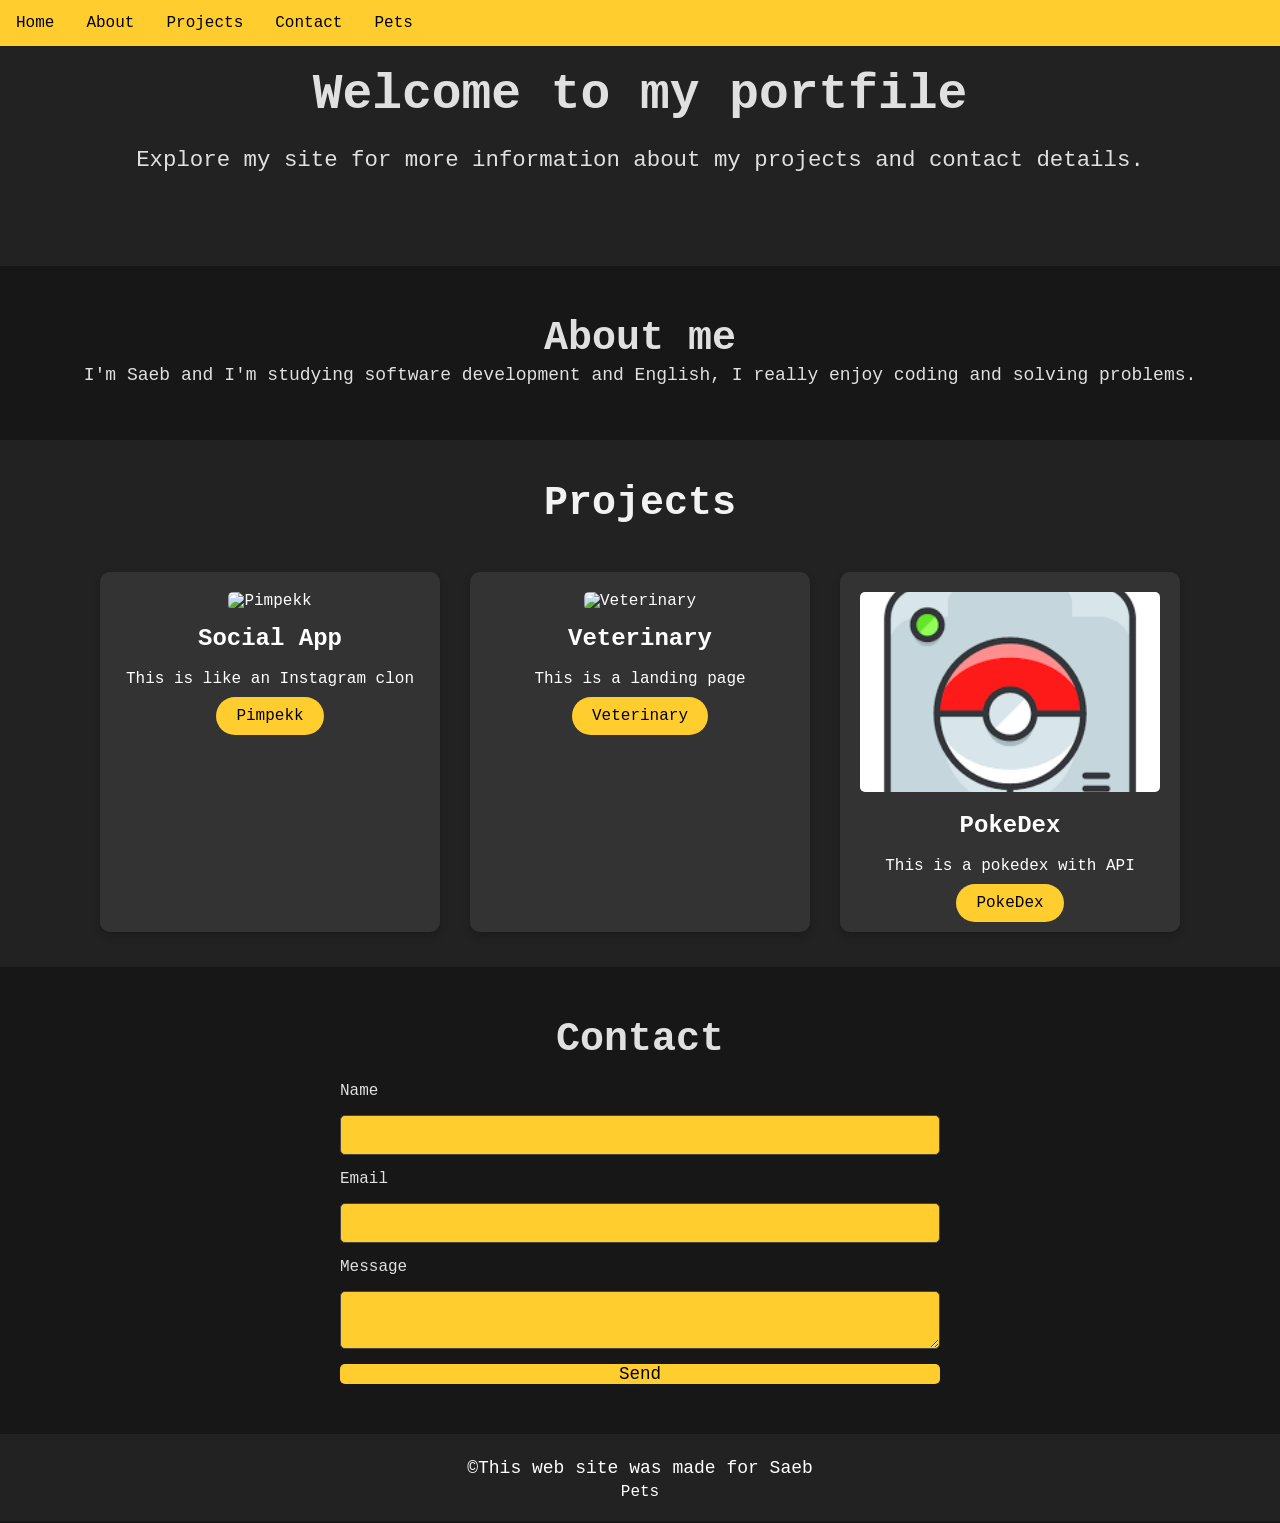
==== index.html @ 07f94169 "portfile v1" ====
<!DOCTYPE html>
<html lang="en">
<head>
    <meta charset="UTF-8">
    <meta name="viewport" content="width=device-width, initial-scale=1.0">
    <title>Portfile</title>
    <link rel="stylesheet" href="styles.css">
</head>
<body>
    <header> 
      <nav>
       <ul>
         <li><a href="index.html">Home</a></li>
         <li><a href="#about">About</a></li>
         <li><a href="#projects">Projects</a></li>
         <li><a href="#contact">Contact</a></li>
         <li><a href="pets.html">Pets</a></li>
       </ul>
      </nav>
    </header>

    <section id="home">
      <div class="tittle">
        <h1>Welcome to my portfile</h1>
        <p>Explore my site for more information about my projects and contact details.</p>
      </div>
    </section>

    <section id="about">
      <div class="container">
        <h2>About me</h2>
        <p>I'm Saeb and I'm studying software development and English, I really enjoy coding and solving problems.</p>
      </div>
    </section>
    
    <!--Projects 1-->
    <section id="projects">
        <div class="container">
          <h2>Projects</h2>
          <div class="projects-container">
            <!--card 1-->
            <div class="project-card">
              <img src="https://encrypted-tbn0.gstatic.com/images?q=tbn:ANd9GcTR_9vmzgl1b7iqNE9-h1mWSdlHNnRosmiYVA&s" alt="Pimpekk">
              <h3>Social App</h3>
              <p>This is like an Instagram clon</p>
              <a href="https://pimpekk.co" class="button-link">Pimpekk</a>
            </div>

            <!--card 2-->
            <div class="project-card">
              <img src="https://marketplace.canva.com/EAFJng1TT4I/2/0/1600w/canva-logo-veterinaria-simple-blanco-y-negro-hMOE3zP7Mv0.jpg" alt="Veterinary">
              <h3>Veterinary</h3>
              <p>This is a landing page</p>
              <a href="https://veterinary.co" class="button-link">Veterinary</a>
            </div>

            <!--card 3-->
            <div class="project-card">
              <img src="[data-uri]" alt="Pokedex">
              <h3>PokeDex</h3>
              <p>This is a pokedex with API</p>
              <a href="https://pokedex.co" class="button-link">PokeDex</a>
            </div>

          </div>
        </div>
    </section>
      
    <!--Contact-->
    <section id="contact">
        <div class="container">
          <h2>Contact</h2>
          <form id="contactForm">
            <label for="name">Name</label>
            <input type="text" id="name" name="name" required>

            <label for="email">Email</label>
            <input type="email" id="email" name="email" required>

            <label for="message">Message</label>
            <textarea id="message" name="message" required></textarea>

            <button type="submit">Send</button>
          </form>
        </div>
    </section>

    <footer>
      <p>&copy;This web site was made for Saeb</p>
      <a href="pets.html">Pets</a>
    </footer>
</body>
</html>
---- styles.css ----
/* General Styles */
*{
  padding: 0;
  margin: 0;
}
body { 
  font-family: 'Courier New', Courier, monospace;
  margin: 0;
  padding: 0;
  box-sizing: border-box;
  background-color: #171717;
  color: #e0e0e0;
}

/* Header Styles */

ul {
  list-style-type: none;
  margin: 0;
  padding: 0;
  overflow: hidden;
  background-color: #ffce2e;
  position: fixed;
  top: 0;
  width: 100%;
}

ul li{
    float: left;
}

ul li a {
  display: flex;
  color: black;
  text-align: center;
  padding: 14px 16px;
  text-decoration: none;
}

/* Change the link and background color on hover */
li a:hover {
  background-color: #FFED96;
  color: black;
  transition: all ease-in 0.2s;

}

ol li {
  display: flex;
  color: black;
}

/* Tittle Styles */

.tittle {
  text-align: center;
  padding: 67px 20px;
  background-color: #222;
}
.tittle h1 {
  font-size: 3.1rem;
}

.tittle p {
  font-size: 1.4rem;
  margin: 20px 0;
}

a {
  text-decoration: none;
  color: inherit;
}

/* Header Styles */

#about {
  background-color: #171717;
  padding: 50px 20px;
}

.container {
  max-width: 1200px;
  margin: 0 auto;
  padding: 0 20px;
}

h2 {
  font-size: 2.5rem;
  text-align: center;
}

p {
  font-size: 1.125rem;
  line-height: 1.6;
  text-align: center;
}

/* Projects Section */

#projects {
 background-color: #222;
 color: #F2F2F2;
 padding: 35px 20px;

}

#projects h2 {
  text-align: center;
  font-size: 2.5rem;
  margin-bottom: 40px;
  padding: 6px 20px;

}

.projects a:hover {
  background-color: black;
  color: whitesmoke;
}

.projects-container {
 display: flex;
 justify-content: center;
 gap: 30px;
 flex-wrap: wrap;
}

.project-card {
  background-color: #333;
  color: white;
  width: 300px;
  padding: 20px;
  border-radius: 10px;
  box-shadow: 0 4px 8px rgba(0, 0, 0, 0.2);
  text-align: center;
  transition: transform 0.3s ease, box-shadow 0.3s ease;
}

.project-card:hover {
  transform: translateY(-10px);
  box-shadow: 0 6px 15px rgba(192, 164, 3, 0.349);
}

.project-card img {
  width: 100%;
  height: 200px;
  object-fit: cover;
  border-radius: 5px;
}

.project-card h3 {
  font-size: 1.5rem;
  margin: 15px 0;
}

.project-card p {
  font-size: 1rem;
  margin-bottom: 15px;
}

.button-link {
  background-color: #ffce2e;
  color: black;
  padding: 10px 20px;
  font-size: 1rem;
  border-radius: 25px;
}

.button-link:hover {
  background-color: #FFE04D;
  color: black;
  transition: all ease-in 0.2s;
}

/* Contact Section */
#contact h2 {
  text-align: center;
  font-size: 2.5rem;
  margin-bottom: 20px;
}
#contact {
  background-color: #171717;
  padding: 50px 20px;
}

form {
  display: flex;
  flex-direction: column;
  gap: 15px;
  max-width: 600px;
  margin: 0 auto;
}

input, textarea {
  padding: 10px;
  font-size: 1rem;
  border: 1px solid #444;
  background-color: #ffce2e;
  color: black;
  border-radius: 5px;
}

button[type="submit"] {
  font-family: 'Courier New', Courier, monospace;
  background-color: #ffce2e;
  color: black;
  font-size: 1.1rem;
  border: none;
  cursor: pointer;
  border-radius: 5px;
}

button[type="submit"]:hover {
  background-color: #FFE04D;
}

footer {
  background-color: #222;
  color: white;
  text-align: center;
  padding: 20px 0;
}
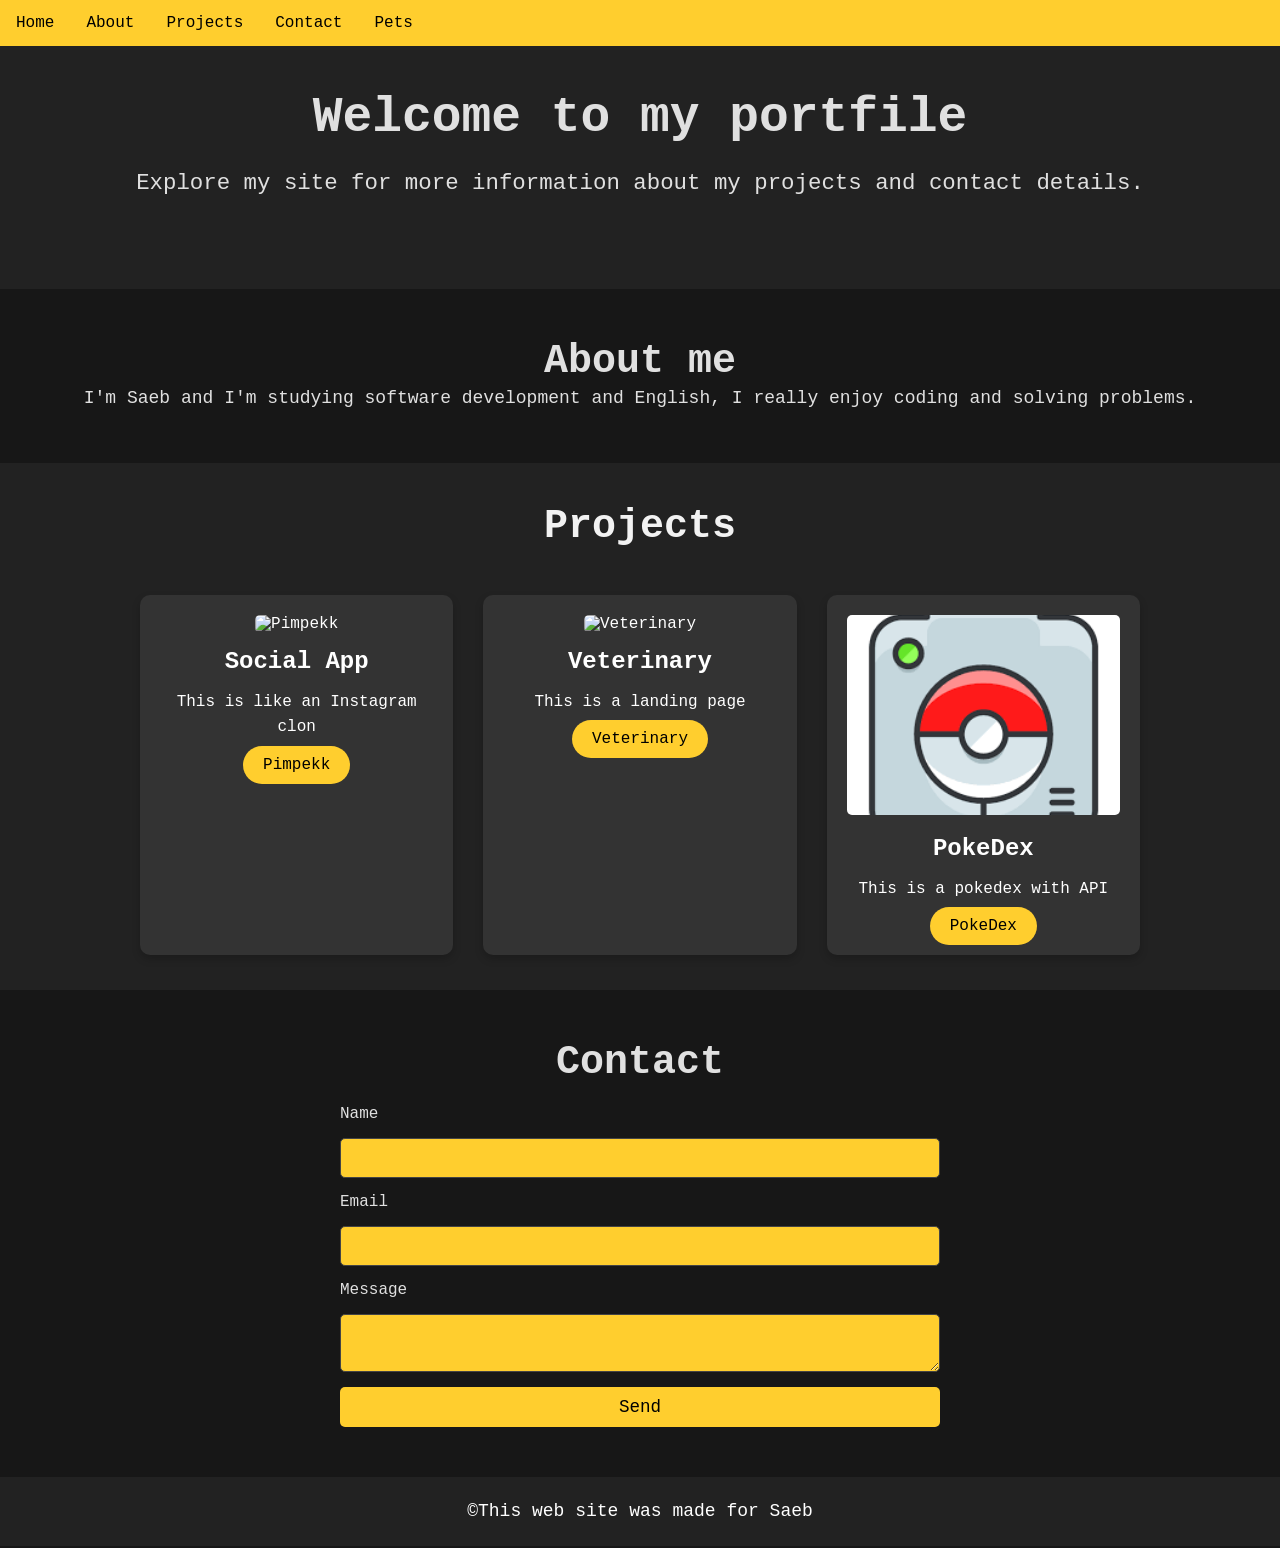
==== commit 7be918a5: "portfile semana 2" ====
--- a/index.html
+++ b/index.html
@@ -7,18 +7,19 @@
     <link rel="stylesheet" href="styles.css">
 </head>
 <body>
-    <header> 
-      <nav>
-       <ul>
-         <li><a href="index.html">Home</a></li>
-         <li><a href="#about">About</a></li>
-         <li><a href="#projects">Projects</a></li>
-         <li><a href="#contact">Contact</a></li>
-         <li><a href="pets.html">Pets</a></li>
-       </ul>
-      </nav>
-    </header>
+  <header>
+    <nav>
+      <ul>
+        <li><a href="index.html">Home</a></li>
+        <li><a href="#about">About</a></li>
+        <li><a href="#projects">Projects</a></li>
+        <li><a href="#contact">Contact</a></li>
+        <li><a href="pets.html">Pets</a></li>
+      </ul>
+    </nav>
+  </header>
 
+  <main>
     <section id="home">
       <div class="tittle">
         <h1>Welcome to my portfile</h1>
@@ -27,67 +28,60 @@
     </section>
 
     <section id="about">
-      <div class="container">
+      <article class="container">
         <h2>About me</h2>
         <p>I'm Saeb and I'm studying software development and English, I really enjoy coding and solving problems.</p>
+      </article>
+    </section>
+
+    <section id="projects">
+      <div class="container">
+        <h2>Projects</h2>
+        <div class="projects-container">
+
+          <article class="project-card">
+            <img src="https://encrypted-tbn0.gstatic.com/images?q=tbn:ANd9GcTR_9vmzgl1b7iqNE9-h1mWSdlHNnRosmiYVA&s" alt="Pimpekk">
+            <h3>Social App</h3>
+            <p>This is like an Instagram clon</p>
+            <a href="https://pimpekk.co" class="button-link">Pimpekk</a>
+          </article>
+
+          <article class="project-card">
+            <img src="https://marketplace.canva.com/EAFJng1TT4I/2/0/1600w/canva-logo-veterinaria-simple-blanco-y-negro-hMOE3zP7Mv0.jpg" alt="Veterinary">
+            <h3>Veterinary</h3>
+            <p>This is a landing page</p>
+            <a href="https://veterinary.co" class="button-link">Veterinary</a>
+          </article>
+
+          <article class="project-card">
+            <img src="[data-uri]" alt="Pokedex">
+            <h3>PokeDex</h3>
+            <p>This is a pokedex with API</p>
+            <a href="https://pokedex.co" class="button-link">PokeDex</a>
+          </article>
+
+        </div>
       </div>
     </section>
-    
-    <!--Projects 1-->
-    <section id="projects">
-        <div class="container">
-          <h2>Projects</h2>
-          <div class="projects-container">
-            <!--card 1-->
-            <div class="project-card">
-              <img src="https://encrypted-tbn0.gstatic.com/images?q=tbn:ANd9GcTR_9vmzgl1b7iqNE9-h1mWSdlHNnRosmiYVA&s" alt="Pimpekk">
-              <h3>Social App</h3>
-              <p>This is like an Instagram clon</p>
-              <a href="https://pimpekk.co" class="button-link">Pimpekk</a>
-            </div>
 
-            <!--card 2-->
-            <div class="project-card">
-              <img src="https://marketplace.canva.com/EAFJng1TT4I/2/0/1600w/canva-logo-veterinaria-simple-blanco-y-negro-hMOE3zP7Mv0.jpg" alt="Veterinary">
-              <h3>Veterinary</h3>
-              <p>This is a landing page</p>
-              <a href="https://veterinary.co" class="button-link">Veterinary</a>
-            </div>
+    <section id="contact">
+      <div class="container">
+        <h2>Contact</h2>
+        <form id="contactForm">
+          <label for="name">Name</label>
+          <input type="text" id="name" name="name" required>
+          <label for="email">Email</label>
+          <input type="email" id="email" name="email" required>
+          <label for="message">Message</label>
+          <textarea id="message" name="message" maxlength="267" required></textarea>
+          <button type="submit">Send</button>
+        </form>
+      </div>
+    </section>
+  </main>
 
-            <!--card 3-->
-            <div class="project-card">
-              <img src="[data-uri]" alt="Pokedex">
-              <h3>PokeDex</h3>
-              <p>This is a pokedex with API</p>
-              <a href="https://pokedex.co" class="button-link">PokeDex</a>
-            </div>
-
-          </div>
-        </div>
-    </section>
-      
-    <!--Contact-->
-    <section id="contact">
-        <div class="container">
-          <h2>Contact</h2>
-          <form id="contactForm">
-            <label for="name">Name</label>
-            <input type="text" id="name" name="name" required>
-
-            <label for="email">Email</label>
-            <input type="email" id="email" name="email" required>
-
-            <label for="message">Message</label>
-            <textarea id="message" name="message" required></textarea>
-
-            <button type="submit">Send</button>
-          </form>
-        </div>
-    </section>
-
-    <footer>
-      <p>&copy;This web site was made for Saeb</p>
-      <a href="pets.html">Pets</a>
-    </footer>
+  <footer>
+    <p>&copy;This web site was made for Saeb</p>
+  </footer>
 </body>
 </html>
--- a/styles.css
+++ b/styles.css
@@ -1,62 +1,73 @@
-/* General Styles */
-*{
+/* ===== RESET & BASE STYLES ===== */
+* {
   padding: 0;
   margin: 0;
-}
-body { 
+  box-sizing: border-box;
+}
+
+body {
   font-family: 'Courier New', Courier, monospace;
-  margin: 0;
-  padding: 0;
-  box-sizing: border-box;
   background-color: #171717;
   color: #e0e0e0;
 }
 
-/* Header Styles */
-
+a {
+  text-decoration: none;
+  color: inherit;
+}
+
+/* Header: flex container fixed at the top */
+header {
+  position: fixed;
+  top: 0;
+  width: 100%;
+  background-color: #ffce2e;
+  z-index: 100;
+}
+
+/* Nav: flex container to align the ul horizontally */
+nav {
+  display: flex;            /* Flex container */
+  align-items: center;      /* Vertically center content */
+  width: 100%;
+}
+
+/* Nav list: flex container to distribute links evenly */
 ul {
+  display: flex;                  /* Flex container for nav links */
+  justify-content: flex-start;    /* Distribute links from left */
+  align-items: center;            /* Vertically center links */
   list-style-type: none;
   margin: 0;
   padding: 0;
-  overflow: hidden;
-  background-color: #ffce2e;
-  position: fixed;
-  top: 0;
-  width: 100%;
-}
-
-ul li{
-    float: left;
-}
-
+  width: 100%;
+  background-color: #ffce2e;
+}
+
+/* Individual nav link */
 ul li a {
   display: flex;
+  align-items: center;
   color: black;
   text-align: center;
   padding: 14px 16px;
   text-decoration: none;
 }
 
-/* Change the link and background color on hover */
+/* Nav link hover effect */
 li a:hover {
   background-color: #FFED96;
   color: black;
   transition: all ease-in 0.2s;
-
-}
-
-ol li {
-  display: flex;
-  color: black;
-}
-
-/* Tittle Styles */
-
+}
+
+/* ===== HOME SECTION ===== */
 .tittle {
   text-align: center;
-  padding: 67px 20px;
+  padding: 90px 20px 67px;    /* top padding compensates for fixed header */
   background-color: #222;
 }
+
 .tittle h1 {
   font-size: 3.1rem;
 }
@@ -66,18 +77,13 @@
   margin: 20px 0;
 }
 
-a {
-  text-decoration: none;
-  color: inherit;
-}
-
-/* Header Styles */
-
+/* ===== ABOUT SECTION ===== */
 #about {
   background-color: #171717;
   padding: 50px 20px;
 }
 
+/* ===== SHARED LAYOUT ===== */
 .container {
   max-width: 1200px;
   margin: 0 auto;
@@ -95,13 +101,11 @@
   text-align: center;
 }
 
-/* Projects Section */
-
+/* Projects */
 #projects {
- background-color: #222;
- color: #F2F2F2;
- padding: 35px 20px;
-
+  background-color: #222;
+  color: #F2F2F2;
+  padding: 35px 20px;
 }
 
 #projects h2 {
@@ -109,25 +113,35 @@
   font-size: 2.5rem;
   margin-bottom: 40px;
   padding: 6px 20px;
-
-}
-
-.projects a:hover {
-  background-color: black;
-  color: whitesmoke;
-}
-
+}
+
+/* Projects grid container */
 .projects-container {
- display: flex;
- justify-content: center;
- gap: 30px;
- flex-wrap: wrap;
-}
-
+  display: grid;                          /* Grid layout */
+  grid-template-columns: repeat(3, 1fr); /* 3 equal columns */
+  gap: 30px;                             /* Space between cards */
+  max-width: 1000px;
+  margin: 0 auto;
+}
+
+/* Responsive: 2 columns on medium screens */
+@media (max-width: 900px) {
+  .projects-container {
+    grid-template-columns: repeat(2, 1fr);
+  }
+}
+
+/* Responsive: 1 column on small/mobile screens */
+@media (max-width: 600px) {
+  .projects-container {
+    grid-template-columns: 1fr;
+  }
+}
+
+/* Individual project card */
 .project-card {
   background-color: #333;
   color: white;
-  width: 300px;
   padding: 20px;
   border-radius: 10px;
   box-shadow: 0 4px 8px rgba(0, 0, 0, 0.2);
@@ -157,6 +171,7 @@
   margin-bottom: 15px;
 }
 
+/* Project card button */
 .button-link {
   background-color: #ffce2e;
   color: black;
@@ -171,20 +186,22 @@
   transition: all ease-in 0.2s;
 }
 
-/* Contact Section */
-#contact h2 {
-  text-align: center;
-  font-size: 2.5rem;
-  margin-bottom: 20px;
-}
+/* ===== CONTACT SECTION ===== */
 #contact {
   background-color: #171717;
   padding: 50px 20px;
 }
 
+#contact h2 {
+  text-align: center;
+  font-size: 2.5rem;
+  margin-bottom: 20px;
+}
+
+/* Contact form: flex column layout */
 form {
   display: flex;
-  flex-direction: column;
+  flex-direction: column; 
   gap: 15px;
   max-width: 600px;
   margin: 0 auto;
@@ -207,19 +224,17 @@
   border: none;
   cursor: pointer;
   border-radius: 5px;
+  padding: 10px;
 }
 
 button[type="submit"]:hover {
   background-color: #FFE04D;
 }
 
+/* ===== FOOTER ===== */
 footer {
   background-color: #222;
   color: white;
   text-align: center;
   padding: 20px 0;
-}
-
-
-
-
+}
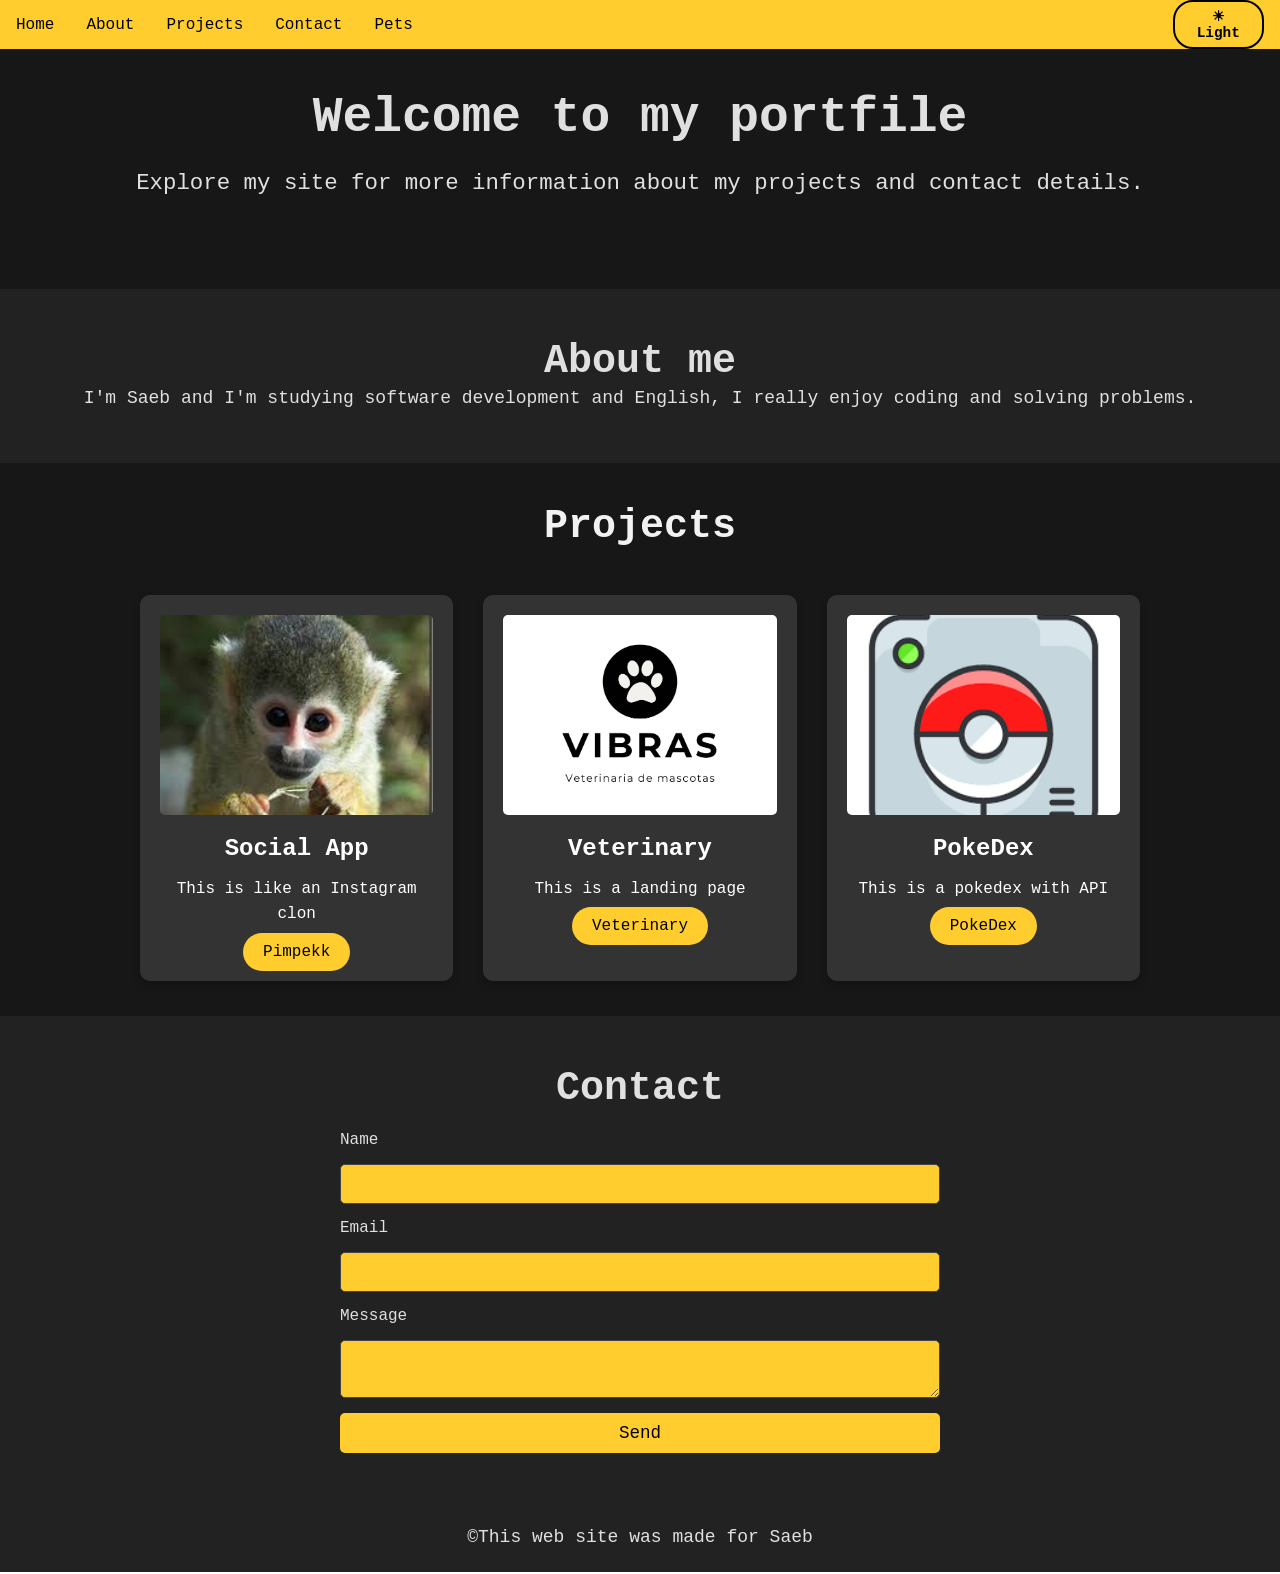
==== commit 4e3ae6ed: "light mode added" ====
--- a/index.html
+++ b/index.html
@@ -16,6 +16,18 @@
         <li><a href="#contact">Contact</a></li>
         <li><a href="pets.html">Pets</a></li>
       </ul>
+      <button id="theme-toggle" onclick="toggleTheme()" style=" 
+          margin-left: auto;
+          margin-right: 16px;
+          background: none;
+          border: 2px solid black;
+          border-radius: 20px;
+          padding: 6px 14px;
+          cursor: pointer;
+          font-family: 'Courier New', monospace;
+          font-size: 0.9rem;
+          font-weight: bold;">☀ Light
+        </button> <!-- button that toggles theme and keeps the site -->
     </nav>
   </header>
 
@@ -40,21 +52,21 @@
         <div class="projects-container">
 
           <article class="project-card">
-            <img src="https://encrypted-tbn0.gstatic.com/images?q=tbn:ANd9GcTR_9vmzgl1b7iqNE9-h1mWSdlHNnRosmiYVA&s" alt="Pimpekk">
+            <img src="assets/mono.jpeg" alt="Pimpekk">
             <h3>Social App</h3>
             <p>This is like an Instagram clon</p>
             <a href="https://pimpekk.co" class="button-link">Pimpekk</a>
           </article>
 
           <article class="project-card">
-            <img src="https://marketplace.canva.com/EAFJng1TT4I/2/0/1600w/canva-logo-veterinaria-simple-blanco-y-negro-hMOE3zP7Mv0.jpg" alt="Veterinary">
+            <img src="assets/veterinary.webp" alt="Veterinary">
             <h3>Veterinary</h3>
             <p>This is a landing page</p>
             <a href="https://veterinary.co" class="button-link">Veterinary</a>
           </article>
 
           <article class="project-card">
-            <img src="[data-uri]" alt="Pokedex">
+            <img src="assets/pokedex.png" alt="PokeDex">
             <h3>PokeDex</h3>
             <p>This is a pokedex with API</p>
             <a href="https://pokedex.co" class="button-link">PokeDex</a>
@@ -83,5 +95,7 @@
   <footer>
     <p>&copy;This web site was made for Saeb</p>
   </footer>
+
+  <script src="script.js"></script>
 </body>
 </html>
--- a/styles.css
+++ b/styles.css
@@ -7,8 +7,10 @@
 
 body {
   font-family: 'Courier New', Courier, monospace;
-  background-color: #171717;
-  color: #e0e0e0;
+  background-color: var(--bg);
+  color: var(--text);
+  transition: background-color 0.3s ease, color 0.3s ease;
+
 }
 
 a {
@@ -65,7 +67,7 @@
 .tittle {
   text-align: center;
   padding: 90px 20px 67px;    /* top padding compensates for fixed header */
-  background-color: #222;
+  background-color: var(--bg-1);
 }
 
 .tittle h1 {
@@ -79,7 +81,7 @@
 
 /* ===== ABOUT SECTION ===== */
 #about {
-  background-color: #171717;
+  background-color: var(--bg-2); 
   padding: 50px 20px;
 }
 
@@ -103,7 +105,7 @@
 
 /* Projects */
 #projects {
-  background-color: #222;
+  background-color: var(--bg-1);
   color: #F2F2F2;
   padding: 35px 20px;
 }
@@ -188,7 +190,7 @@
 
 /* ===== CONTACT SECTION ===== */
 #contact {
-  background-color: #171717;
+  background-color: var(--bg-2); 
   padding: 50px 20px;
 }
 
@@ -233,8 +235,21 @@
 
 /* ===== FOOTER ===== */
 footer {
-  background-color: #222;
-  color: white;
+  background-color: var(--bg-2); 
+  color: var(--text);
   text-align: center;
   padding: 20px 0;
-}+}
+
+/* ===== THEME VARIABLES ===== */
+:root {
+  --bg-1: #171717;
+  --bg-2: #222;
+  --text: #e0e0e0;
+}
+
+[data-theme="light"] {
+  --bg-1: #f5f5f5;
+  --bg-2: #e0e0e0;
+  --text: #111111;
+}
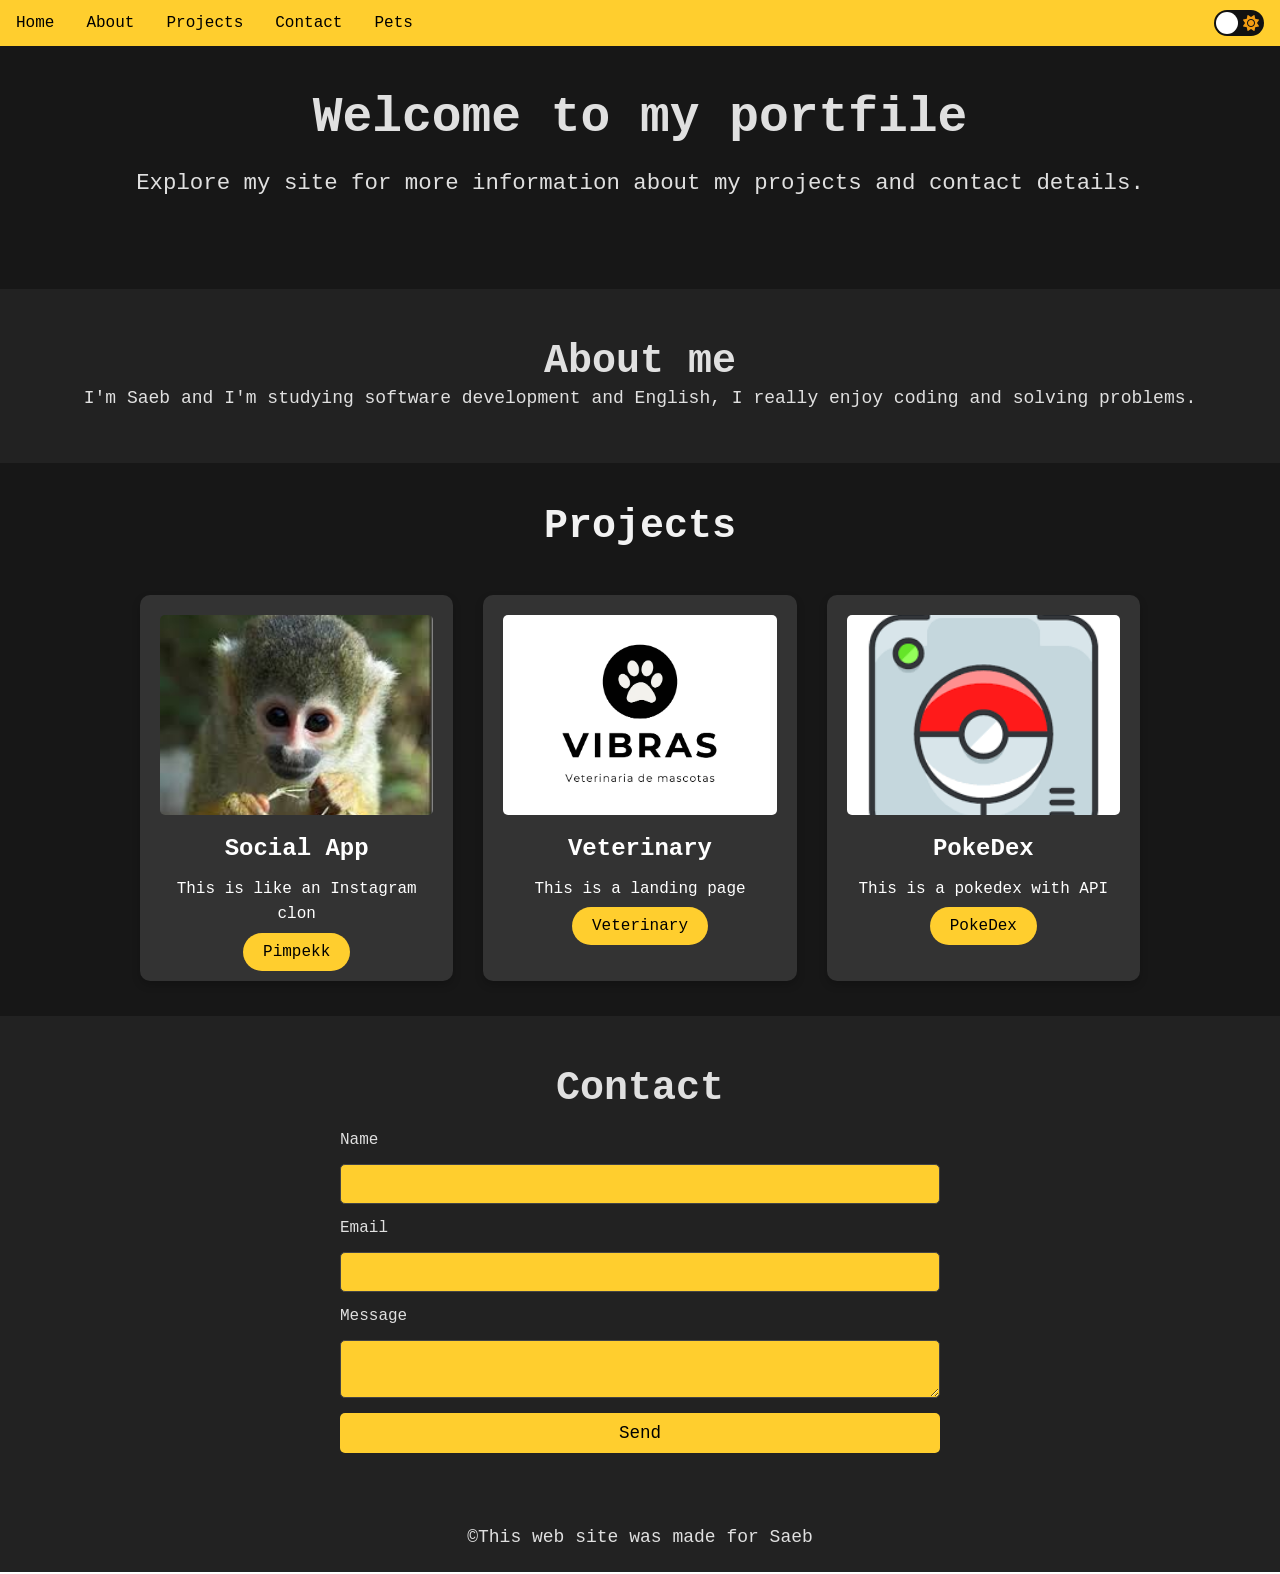
==== commit b94d1b14: "button light mode" ====
--- a/index.html
+++ b/index.html
@@ -5,29 +5,27 @@
     <meta name="viewport" content="width=device-width, initial-scale=1.0">
     <title>Portfile</title>
     <link rel="stylesheet" href="styles.css">
+    <link rel="stylesheet" href="https://cdnjs.cloudflare.com/ajax/libs/font-awesome/6.5.0/css/all.min.css">
 </head>
 <body>
   <header>
     <nav>
-      <ul>
+        <button id="menu-toggle" onclick="toggleMenu()">☰</button>  <!-- button hamburger -->
+      <ul id="nav-menu">
         <li><a href="index.html">Home</a></li>
         <li><a href="#about">About</a></li>
         <li><a href="#projects">Projects</a></li>
         <li><a href="#contact">Contact</a></li>
         <li><a href="pets.html">Pets</a></li>
       </ul>
-      <button id="theme-toggle" onclick="toggleTheme()" style=" 
-          margin-left: auto;
-          margin-right: 16px;
-          background: none;
-          border: 2px solid black;
-          border-radius: 20px;
-          padding: 6px 14px;
-          cursor: pointer;
-          font-family: 'Courier New', monospace;
-          font-size: 0.9rem;
-          font-weight: bold;">☀ Light
-        </button> <!-- button that toggles theme and keeps the site -->
+      <div class="toggle-wrapper">
+        <input type="checkbox" class="checkbox" id="checkbox">
+        <label for="checkbox" class="checkbox-label">
+          <i class="fas fa-moon"></i>
+          <i class="fas fa-sun"></i>
+          <span class="ball"></span>
+        </label>
+      </div> <!-- button that toggles theme and keeps the site -->
     </nav>
   </header>
 
@@ -97,5 +95,6 @@
   </footer>
 
   <script src="script.js"></script>
+  
 </body>
 </html>
--- a/styles.css
+++ b/styles.css
@@ -9,7 +9,7 @@
   font-family: 'Courier New', Courier, monospace;
   background-color: var(--bg);
   color: var(--text);
-  transition: background-color 0.3s ease, color 0.3s ease;
+  transition: background-color 0.4s ease, color 0.4s ease;
 
 }
 
@@ -32,6 +32,13 @@
   display: flex;            /* Flex container */
   align-items: center;      /* Vertically center content */
   width: 100%;
+}
+
+/* button hamburger */
+#menu-toggle {
+  display: none;
+  transition: all ease-in 0.3s;
+
 }
 
 /* Nav list: flex container to distribute links evenly */
@@ -103,6 +110,11 @@
   text-align: center;
 }
 
+img {
+  max-width: 100%;
+  height: auto;
+}
+
 /* Projects */
 #projects {
   background-color: var(--bg-1);
@@ -119,9 +131,9 @@
 
 /* Projects grid container */
 .projects-container {
-  display: grid;                          /* Grid layout */
+  display: grid; /* Grid layout */
   grid-template-columns: repeat(3, 1fr); /* 3 equal columns */
-  gap: 30px;                             /* Space between cards */
+  gap: 30px; /* Space between cards */
   max-width: 1000px;
   margin: 0 auto;
 }
@@ -139,6 +151,44 @@
     grid-template-columns: 1fr;
   }
 }
+
+@media (max-width: 600px) {
+/* show hamburger button */
+    #menu-toggle {
+    display: block;
+    background: none;
+    border: none;
+    font-size: 1.8rem;
+    cursor: pointer;
+    padding: 10px 16px;
+    transition: all ease-in 0.3s;
+  }
+/* hide nav menu for mobile */
+   #nav-menu {
+    display: none;
+    flex-direction: column;
+    width: 100%;
+    background-color: #ffce2e;
+    position: absolute;
+    top: 48px;   /* altura del header */
+    left: 0;
+    transition: all ease-in 0.3s;
+  }
+/* show menu when is active */
+    #nav-menu.open {
+    display: flex;
+  }
+  
+  nav {
+    flex-wrap: wrap;
+    position: relative;
+  }
+
+  #theme-toggle {
+    margin-left: auto;
+  }
+}
+
 
 /* Individual project card */
 .project-card {
@@ -253,3 +303,48 @@
   --bg-2: #e0e0e0;
   --text: #111111;
 }
+
+
+/* ===== DARK/LIGHT TOGGLE ===== */
+.toggle-wrapper {
+  margin-left: auto;
+  margin-right: 16px;
+  display: flex;
+  align-items: center;
+}
+
+.checkbox {
+  opacity: 0;
+  position: absolute;
+}
+
+.checkbox-label {
+  background-color: #111;
+  width: 50px;
+  height: 26px;
+  border-radius: 50px;
+  position: relative;
+  padding: 5px;
+  cursor: pointer;
+  display: flex;
+  justify-content: space-between;
+  align-items: center;
+}
+
+.fa-moon { color: #f1c40f; }
+.fa-sun  { color: #f39c12; }
+
+.checkbox-label .ball {
+  background-color: #fff;
+  width: 22px;
+  height: 22px;
+  position: absolute;
+  left: 2px;
+  top: 2px;
+  border-radius: 50%;
+  transition: transform 0.2s linear;
+}
+
+.checkbox:checked + .checkbox-label .ball {
+  transform: translateX(24px);
+}
